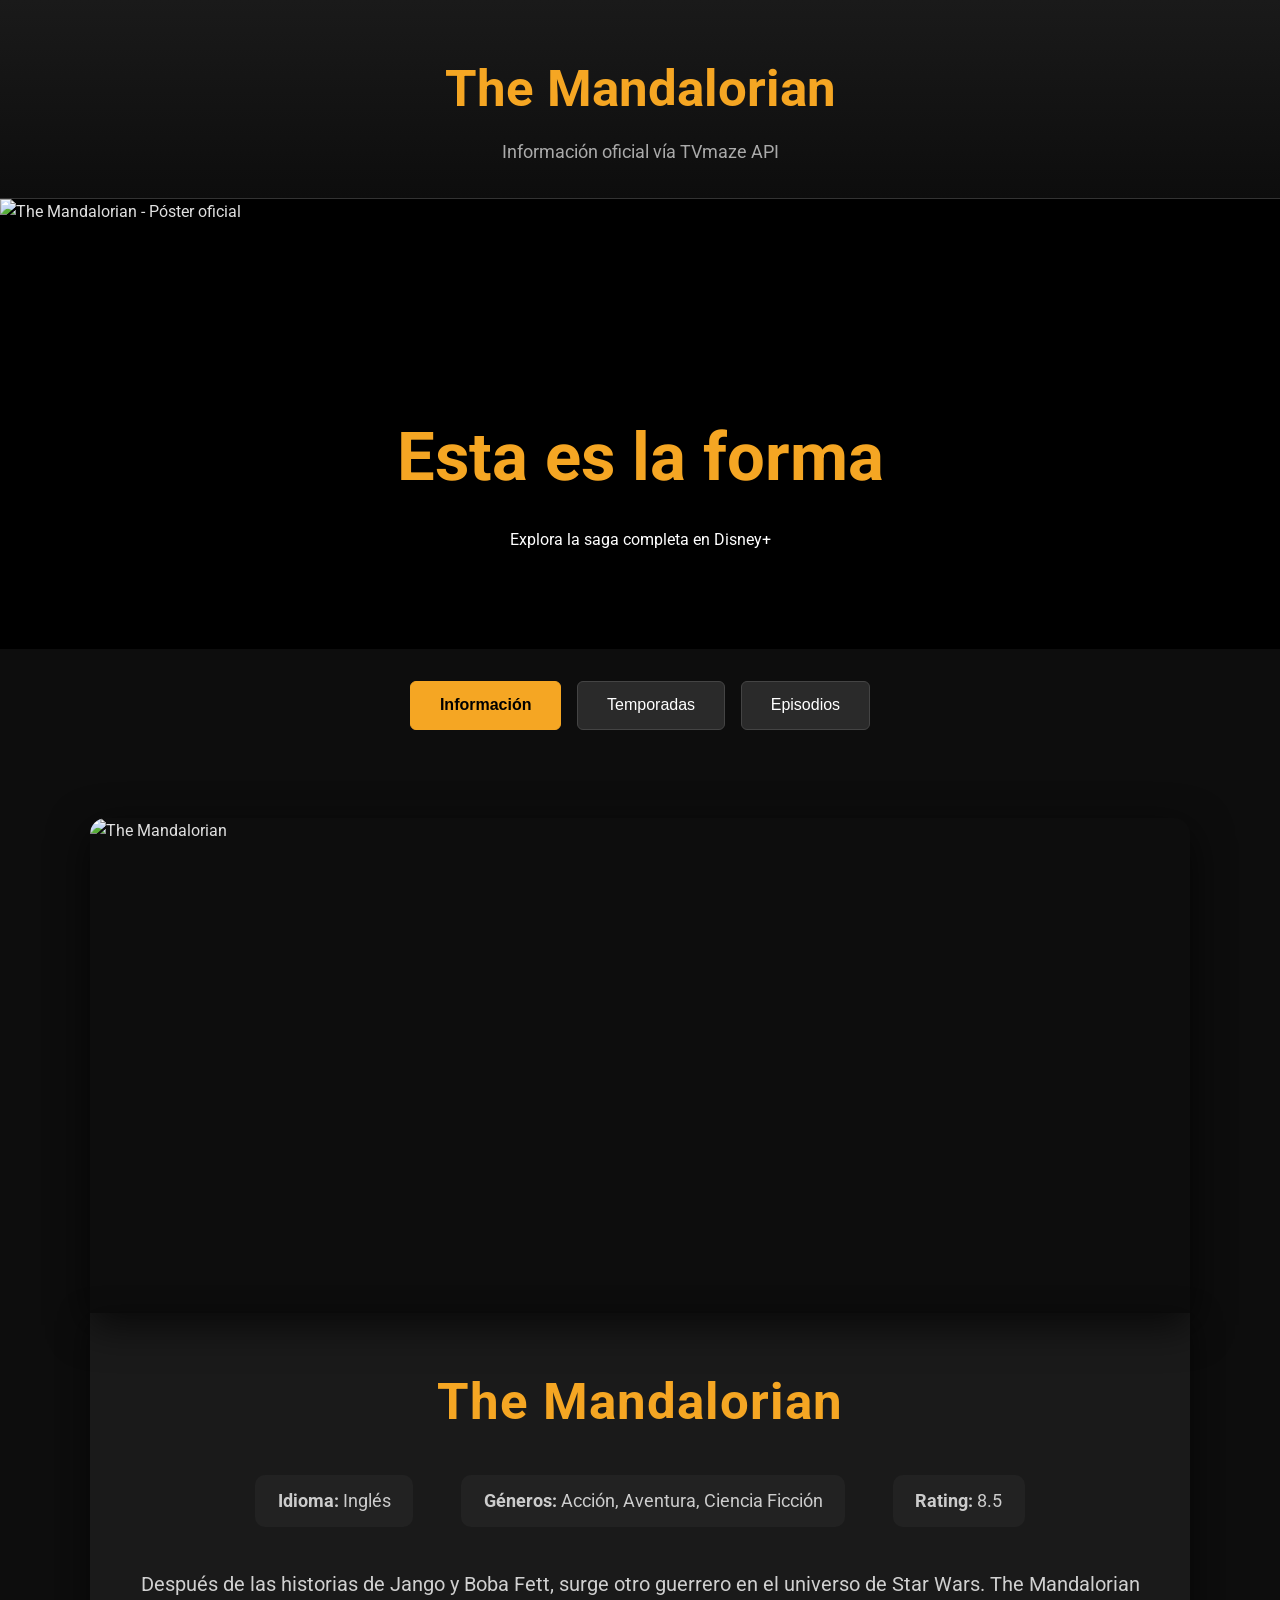
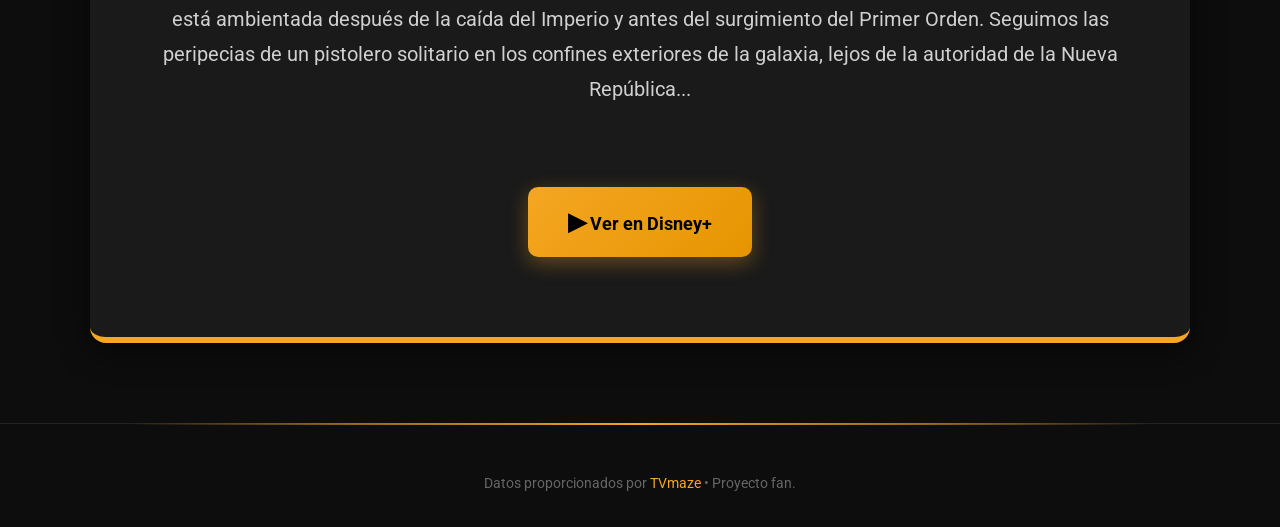
==== index.html @ de9bcc4c "TMWeb" ====
<!DOCTYPE html>
<html lang="es">
<head>
    <meta charset="UTF-8" />
    <meta name="viewport" content="width=device-width, initial-scale=1.0"/>
    <title>The Mandalorian • TVmaze</title>
    
    <link rel="stylesheet" href="css/base.css">
    <link rel="stylesheet" href="css/hero.css">
    <link rel="stylesheet" href="css/info.css">
    <link rel="stylesheet" href="css/seasons.css">  
    <link rel="stylesheet" href="css/episodes.css">
    <link rel="stylesheet" href="css/responsive.css">

    <link rel="preconnect" href="https://fonts.googleapis.com">
    <link rel="preconnect" href="https://fonts.gstatic.com" crossorigin>
    <link href="https://fonts.googleapis.com/css2?family=Roboto:wght@300;400;500;700&display=swap" rel="stylesheet">
</head>
<body>

    <header class="header">
        <div class="container">
            <h1>The Mandalorian</h1>
            <p>Información oficial vía TVmaze API</p>
        </div>
    </header>

    <section class="hero-banner">
        <img src="https://lumiere-a.akamaihd.net/v1/images/the-mandalorian-compilation-poster-fb-tw_6ae443d1.jpeg"
            alt="The Mandalorian - Póster oficial" 
            class="hero-image">
        <div class="hero-overlay">
            <h2>Esta es la forma</h2>
            <p>Explora la saga completa en Disney+</p>
        </div>
    </section>

    <nav class="nav container">
        <button class="nav-btn active" data-service="show">Información</button>
        <button class="nav-btn" data-service="seasons">Temporadas</button>
        <button class="nav-btn" data-service="episodes">Episodios</button>
    </nav>

    <main class="main container" id="content">
        <div class="loading">Cargando información...</div>
    </main>

    <footer class="footer">
        <p>Datos proporcionados por <a href="https://www.tvmaze.com/" target="_blank" rel="noopener">TVmaze</a> • Proyecto fan.</p>
    </footer>

    <script src="js/services/show.js"></script>
    <script src="js/services/seasons.js"></script>
    <script src="js/services/episodes.js"></script>
    <script src="js/main.js"></script>
</body>
</html>
---- css/base.css ----
* {
    margin: 0;
    padding: 0;
    box-sizing: border-box;
}

body {
    font-family: 'Roboto', sans-serif;
    background: #0d0d0d;
    color: #e0e0e0;
    line-height: 1.6;
    min-height: 100vh;
}

.container {
    max-width: 1200px;
    margin: 0 auto;
    padding: 0 20px;
}

.header {
    background: linear-gradient(to bottom, #1a1a1a, #0d0d0d);
    padding: 3rem 0 2rem;
    text-align: center;
    border-bottom: 1px solid #333;
}

.header h1 {
    font-size: 3.2rem;
    color: #f5a623;
    margin-bottom: 0.5rem;
}

.header p {
    color: #aaa;
    font-size: 1.1rem;
}

.nav {
    padding: 1.5rem 0;
    display: flex;
    justify-content: center;
    gap: 1rem;
    flex-wrap: wrap;
}

.nav-btn {
    padding: 0.9rem 1.8rem;
    background: #2a2a2a;
    color: #fff;
    border: 1px solid #444;
    border-radius: 6px;
    font-size: 1rem;
    font-weight: 500;
    cursor: pointer;
    transition: all 0.25s ease;
}

.nav-btn:hover {
    background: #3a3a3a;
    border-color: #666;
}

.nav-btn.active {
    background: #f5a623;
    color: #000;
    border-color: #f5a623;
    font-weight: 700;
}

.main {
    padding: 2rem 0 4rem;
}

.section-title {
    color: #f5a623;
    font-size: 2.2rem;
    margin: 1.5rem 0 1rem;
    text-align: center;
    border-bottom: 2px solid #444;
    padding-bottom: 0.5rem;
}

.loading, .error {
    text-align: center;
    padding: 4rem 1rem;
    font-size: 1.3rem;
    color: #888;
}

.error {
    color: #ff6b6b;
}

.grid {
    display: grid;
    grid-template-columns: repeat(auto-fill, minmax(250px, 1fr));
    gap: 1.6rem;
}

.actions {
    margin-top: 1.5rem;
    text-align: center;
}

.actions button,
.actions a {
    padding: 0.9rem 2rem;
    background: #f5a623;
    color: #000;
    border: none;
    border-radius: 8px;
    font-weight: bold;
    cursor: pointer;
    text-decoration: none;
    transition: background 0.3s;
}

.actions button:hover,
.actions a:hover {
    background: #ffcc00;
}

footer {
    text-align: center;
    padding: 3rem 0 2rem;
    color: #666;
    border-top: 1px solid #222;
    font-size: 0.9rem;
    margin-top: 4rem;
    position: relative;
}

footer::before {
    content: '';
    position: absolute;
    top: -1px;
    left: 10%;
    right: 10%;
    height: 2px;
    background: linear-gradient(to right, transparent, #f5a62388 20%, #f5a623 50%, #f5a62388 80%, transparent);
}

footer a {
    color: #f5a623;
    text-decoration: none;
}

footer a:hover {
    text-decoration: underline;
}
---- css/hero.css ----
.hero-banner {
    position: relative;
    width: 100%;
    height: 50vh;
    min-height: 400px;
    max-height: 600px;
    overflow: hidden;
    margin-bottom: 2rem;
    background: #000;
}

.hero-image {
    width: 100%;
    height: 100%;
    object-fit: contain;
    object-position: center;
    display: block;
}

.hero-overlay {
    position: absolute;
    inset: 0;
    background: linear-gradient(to top, rgba(0,0,0,0.9) 0%, rgba(0,0,0,0.6) 50%, transparent 80%);
    display: flex;
    flex-direction: column;
    justify-content: flex-end;
    align-items: center;
    padding: 3rem 2rem 4rem;
    color: white;
    text-align: center;
}

.hero-overlay h2 {
    color: #f5a623;
    font-size: 3rem;
    margin-bottom: 1rem;
    text-shadow: 0 4px 12px rgba(0,0,0,0.9);
}

.show-meta {
    font-size: 1.1rem;
    margin-bottom: 1.2rem;
    color: #ddd;
}

.show-meta span {
    margin: 0 0.8rem;
}

.show-summary {
    max-width: 900px;
    font-size: 1.1rem;
    line-height: 1.6;
    color: #e0e0e0;
}
---- css/info.css ----
.show-container {
    max-width: 1100px;
    margin: 0 auto 5rem auto;

}

.show-hero {
    margin-top: 8%;
    position: relative;
    width: 100%;
    height: 55vh;
    min-height: 420px;
    max-height: 680px;
    overflow: hidden;
    border-radius: 16px 16px 0 0;
    box-shadow: 0 12px 40px rgba(0,0,0,0.7);
}

.show-hero-image {
    width: 100%;
    height: 100%;
    object-fit: cover;
    object-position: center 25%;
    display: block;
}

.show-card {
    background: #1a1a1a;
    border-radius: 0 0 16px 16px;
    padding: 3rem 2.5rem 5rem;
    box-shadow: 0 8px 30px rgba(0,0,0,0.6);
    text-align: center;
    transition: transform 0.3s ease, box-shadow 0.3s ease;
    border-bottom: 6px solid #f5a623;
}

.show-card:hover {
    transform: translateY(-10px);
    box-shadow: 0 20px 50px rgba(245, 166, 35, 0.25);
}

.show-title {
    color: #f5a623;
    font-size: 3.2rem;
    font-weight: 700;
    margin-bottom: 2rem;
    letter-spacing: 1px;
}

.show-meta {
    display: flex;
    justify-content: center;
    flex-wrap: wrap;
    gap: 2rem 3rem;
    margin-bottom: 2.5rem;
    font-size: 1.15rem;
    color: #ccc;
}

.meta-item {
    background: #222;
    padding: 0.7rem 1.4rem;
    border-radius: 10px;
}

.show-summary {
    font-size: 1.15rem;
    line-height: 1.75;
    color: #d0d0d0;
    max-width: 900px;
    margin: 0 auto 4rem;
}

.show-actions {
    margin-top: 5rem;
}

.btn-disney {
    display: inline-flex;
    align-items: center;
    gap: 0.9rem;
    padding: 1.2rem 3.2rem;
    background: linear-gradient(135deg, #f5a623, #e69500);
    color: #000;
    font-size: 1.3rem;
    font-weight: 700;
    border-radius: 12px;
    text-decoration: none;
    transition: all 0.3s ease;
    box-shadow: 0 8px 25px rgba(245, 166, 35, 0.4);
}

.btn-disney:hover {
    background: linear-gradient(135deg, #ffcc00, #ffb300);
    transform: translateY(-5px);
    box-shadow: 0 16px 40px rgba(245, 166, 35, 0.55);
}

.play-icon {
    font-size: 1.5rem;
}
---- css/seasons.css ----
.seasons-grid {
    display: grid;
    grid-template-columns: repeat(auto-fill, minmax(340px, 1fr));
    gap: 2.5rem;
    padding: 1rem 0;
}

.season-card {
    background: #1a1a1a;
    border-radius: 16px;
    overflow: hidden;
    box-shadow: 0 8px 30px rgba(0,0,0,0.6);
    transition: transform 0.3s ease, box-shadow 0.3s ease;
    display: flex;
    flex-direction: column;
    min-height: 720px;
    max-width: 420px;
    margin: 0 auto;
}

.season-card:hover {
    transform: translateY(-10px);
    box-shadow: 0 20px 50px rgba(245, 166, 35, 0.25);
}

.season-poster {
    width: 100%;
    height: 520px;
    object-fit: cover;
    object-position: center;
    border-bottom: 6px solid #f5a623;
}

.season-content {
    padding: 2rem 1.8rem;
    display: flex;
    flex-direction: column;
    flex-grow: 1;
}

.season-title {
    color: #f5a623;
    font-size: 2rem;
    font-weight: 700;
    margin-bottom: 1rem;
    text-align: center;
}

.season-meta {
    display: flex;
    justify-content: center;
    gap: 1.5rem;
    font-size: 1rem;
    color: #bbb;
    margin-bottom: 1.5rem;
    text-align: center;
}

.season-summary {
    color: #d0d0d0;
    font-size: 1.02rem;
    line-height: 1.65;
    margin-bottom: 2rem;
    flex-grow: 1;
    text-align: center;
}

.season-actions {
    text-align: center;
    margin-top: auto;
}

.btn-disney {
    display: inline-block;
    padding: 1rem 2.5rem;
    background: linear-gradient(135deg, #f5a623, #e69500);
    color: #000;
    font-weight: 700;
    font-size: 1.1rem;
    border-radius: 10px;
    text-decoration: none;
    transition: all 0.3s ease;
    box-shadow: 0 6px 20px rgba(245, 166, 35, 0.35);
}

.btn-disney:hover {
    background: linear-gradient(135deg, #ffcc00, #ffb300);
    transform: translateY(-4px);
    box-shadow: 0 12px 30px rgba(245, 166, 35, 0.5);
}
---- css/episodes.css ----
.episodes-grid {
    display: grid;
    grid-template-columns: repeat(auto-fill, minmax(320px, 1fr));
    gap: 1.8rem;
}

.episode-card {
    background: #1a1a1a;
    border-radius: 12px;
    overflow: hidden;
    box-shadow: 0 6px 20px rgba(0,0,0,0.6);
    transition: transform 0.3s ease, box-shadow 0.3s ease;
    display: flex;
    flex-direction: column;
}

.episode-card:hover {
    transform: translateY(-8px);
    box-shadow: 0 12px 30px rgba(245, 166, 35, 0.25);
}

.episode-image img {
    width: 100%;
    height: 180px;
    object-fit: cover;
    display: block;
}

.episode-info {
    padding: 1.4rem;
    flex-grow: 1;
    display: flex;
    flex-direction: column;
}

.episode-title {
    color: #f5a623;
    font-size: 1.3rem;
    margin-bottom: 0.6rem;
}

.episode-meta {
    color: #aaa;
    font-size: 0.9rem;
    margin-bottom: 0.8rem;
    display: flex;
    gap: 1rem;
    flex-wrap: wrap;
}

.episode-number {
    font-weight: bold;
    color: #ddd;
}

.episode-date,
.episode-runtime {
    opacity: 0.9;
}

.episode-summary {
    color: #ccc;
    font-size: 0.92rem;
    line-height: 1.5;
    margin-bottom: 1.2rem;
    flex-grow: 1;
}

.episode-actions {
    margin-top: auto;
    text-align: center;
}

.episode-actions a {
    display: inline-flex;
    align-items: center;
    gap: 0.6rem;
    padding: 0.8rem 1.8rem;
    background: linear-gradient(135deg, #f5a623, #e69500);
    color: #000;
    font-weight: 700;
    font-size: 0.95rem;
    border-radius: 8px;
    text-decoration: none;
    transition: all 0.3s ease;
    box-shadow: 0 4px 12px rgba(245, 166, 35, 0.3);
}

.episode-actions a:hover {
    background: linear-gradient(135deg, #ffcc00, #ffb300);
    transform: translateY(-3px);
    box-shadow: 0 8px 24px rgba(245, 166, 35, 0.5);
}
---- css/responsive.css ----
@media (min-width: 1280px) {
    .container { padding: 0 40px; max-width: 1320px; }
    .hero-overlay { padding: 5rem 4rem 6rem; }
    .hero-overlay h2 { font-size: 4.2rem; }
    .show-summary { font-size: 1.25rem; max-width: 1100px; }
    .section-title { font-size: 2.8rem; }
    .episodes-grid { grid-template-columns: repeat(auto-fill, minmax(380px, 1fr)); }
    .episode-image img { height: 220px; }
    .season-poster { height: 620px; }
    .season-card { max-width: 460px; }
    .season-title { font-size: 2.6rem; }
    .season-group { margin-bottom: 5rem; }
    .card { max-width: 1100px; }
    .card img { height: 650px; }
}

@media (min-width: 921px) and (max-width: 1279px) {
    .hero-overlay h2 { font-size: 3.6rem; }
    .hero-overlay { padding: 4rem 3rem 5rem; }
    .grid { grid-template-columns: repeat(auto-fill, minmax(280px, 1fr)); }
    .episodes-grid { grid-template-columns: repeat(auto-fill, minmax(340px, 1fr)); }
    .season-poster { height: 560px; }
    .card { max-width: 950px; }
    .card img { height: 600px; }
}

@media (min-width: 769px) and (max-width: 920px) {
    .header h1 { font-size: 2.8rem; }
    .hero-banner { height: 48vh; min-height: 380px; }
    .hero-overlay h2 { font-size: 3rem; }
    .grid { grid-template-columns: repeat(auto-fill, minmax(260px, 1fr)); }
    .episodes-grid { grid-template-columns: repeat(auto-fill, minmax(300px, 1fr)); }
    .episode-image img { height: 170px; }
    .season-poster { height: 520px; }
    .card img { height: 520px; }
}

@media (min-width: 481px) and (max-width: 768px) {
    .header h1 { font-size: 2.6rem; }
    .nav { gap: 0.8rem; }
    .nav-btn { padding: 0.8rem 1.4rem; font-size: 0.95rem; }
    .hero-banner { height: 45vh; min-height: 340px; }
    .hero-overlay h2 { font-size: 2.6rem; }
    .hero-overlay { padding: 2.5rem 1.8rem 3.5rem; }
    .grid { grid-template-columns: repeat(auto-fill, minmax(240px, 1fr)); }
    .episodes-grid { grid-template-columns: repeat(auto-fill, minmax(280px, 1fr)); }
    .season-poster { height: 480px; }
    .season-card { min-height: 620px; }
    .card-content { padding: 1.4rem 1.6rem 1.8rem; min-height: 220px; }
    .summary { font-size: 0.94rem; line-height: 1.6; }
    .season-title { font-size: 2rem; }
    .card img { height: 480px; }
    .show-hero { height: 45vh; min-height: 350px; }
    .show-title { font-size: 2.6rem; }
    .show-meta { gap: 1.5rem; font-size: 1rem; flex-direction: column; }
    .show-summary { font-size: 1.05rem; margin-bottom: 3rem; }
    .show-card { padding-bottom: 6rem; }
    .show-actions { margin-top: 4rem; }
    .btn-disney { padding: 1rem 2.5rem; font-size: 1.15rem; width: 90%; max-width: 340px; }
}

@media (min-width: 352px) and (max-width: 480px) {
    .header h1 { font-size: 2.3rem; }
    .header p { font-size: 1rem; }
    .nav { flex-direction: column; gap: 0.7rem; }
    .nav-btn { width: 90%; padding: 0.85rem 1.2rem; font-size: 0.95rem; }
    .hero-banner { height: 40vh; min-height: 280px; }
    .hero-overlay h2 { font-size: 2.1rem; }
    .hero-overlay { padding: 2rem 1.2rem 3rem; }
    .show-meta { font-size: 1rem; }
    .show-summary { font-size: 1rem; }
    .section-title { font-size: 1.9rem; }
    .grid, .episodes-grid, .seasons-grid { grid-template-columns: 1fr; }
    .season-poster { height: 420px; }
    .season-card { min-height: auto; }
    .episode-image img { height: 160px; }
    .episode-title { font-size: 1.2rem; }
    .season-title { font-size: 1.8rem; }
    .season-divider { height: 1px; }
    .episodes-grid { gap: 1.6rem; }
    .card img { height: 420px; }
    .show-card { padding: 2rem 1.5rem 6rem; }
    .show-title { font-size: 2.2rem; }
    .show-meta { flex-direction: column; gap: 1rem; }
    .show-summary { font-size: 1rem; }
    .show-actions { margin-top: 3.5rem; }
    .btn-disney { font-size: 1.1rem; }
}

@media (max-width: 600px) {
    .header h1 { font-size: 2.2rem; }
    .nav { flex-direction: column; align-items: center; }
    .nav-btn { width: 85%; }
    .hero-banner { height: 42vh; min-height: 260px; }
    .hero-overlay h2 { font-size: 2rem; }
    .season-poster { height: 380px; }
    footer { padding: 2.5rem 0 1.5rem; margin-top: 3rem; }
    .card img { height: 360px; }
}
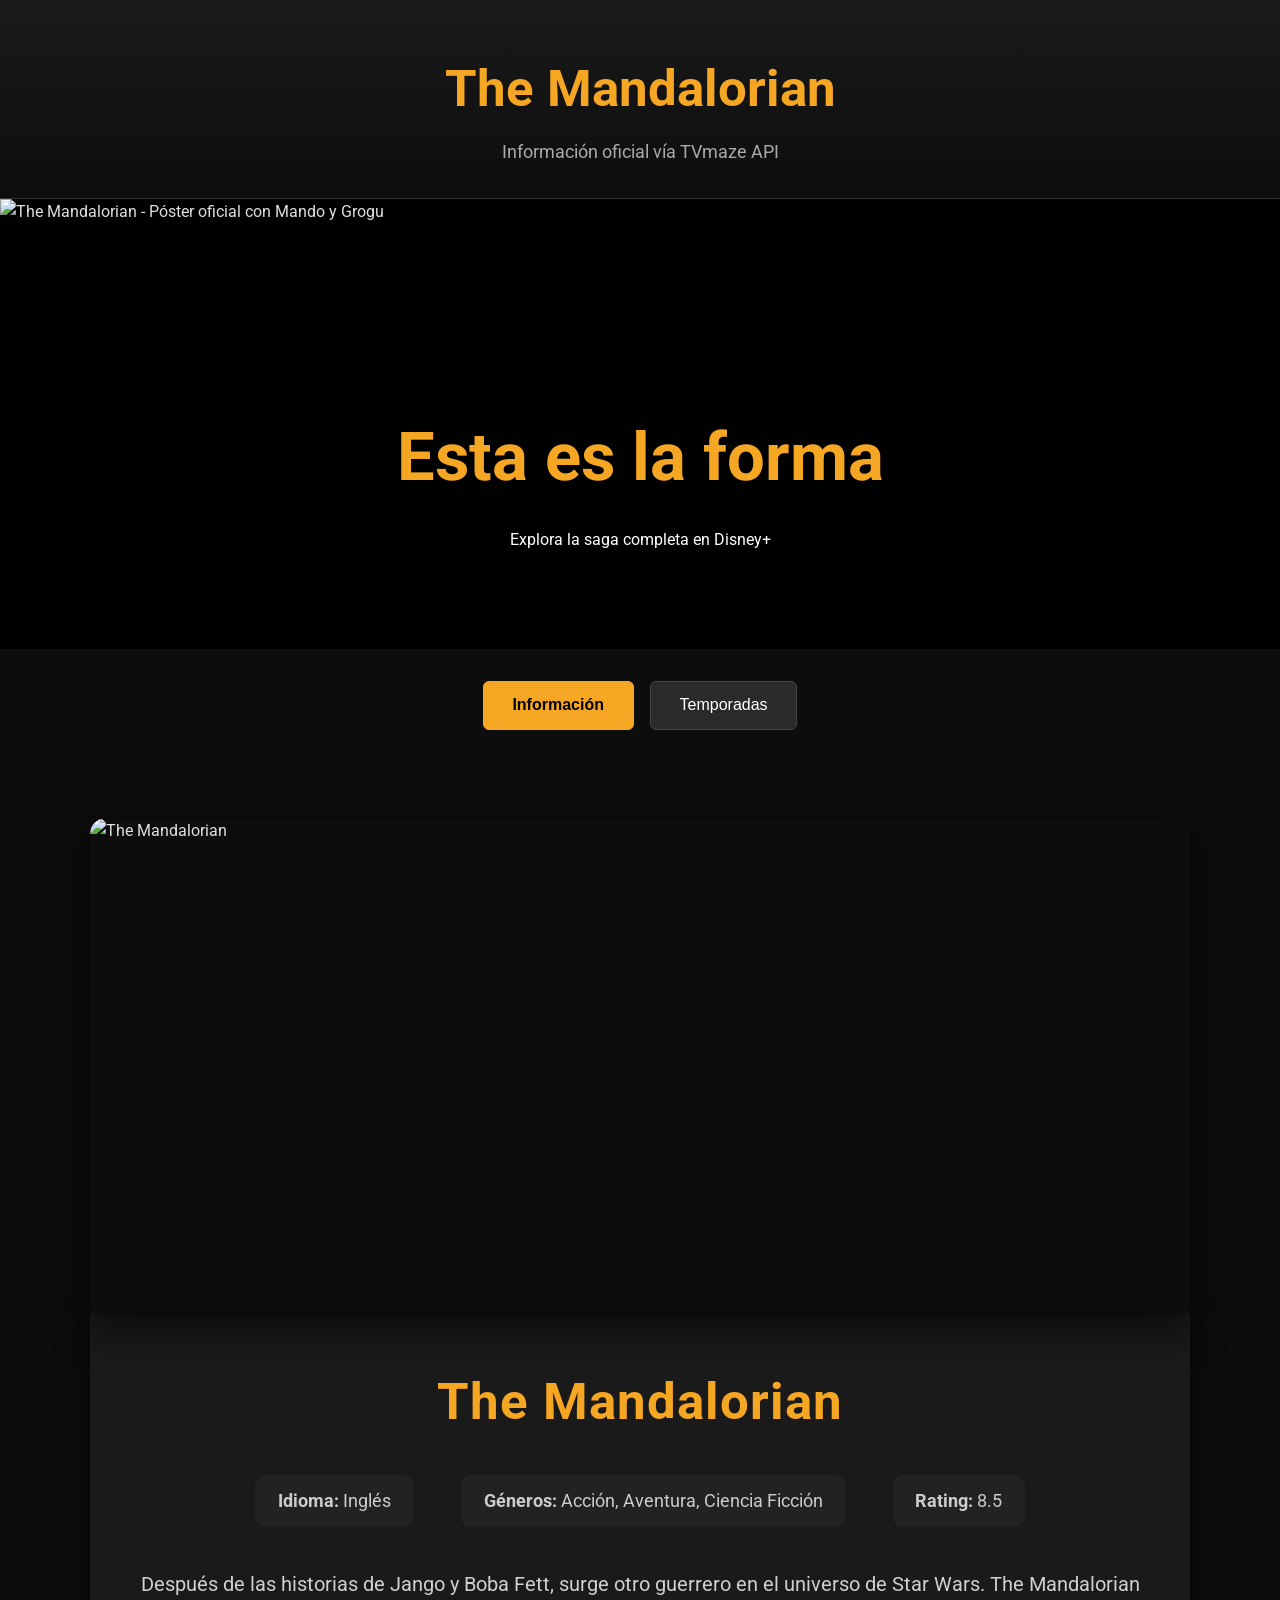
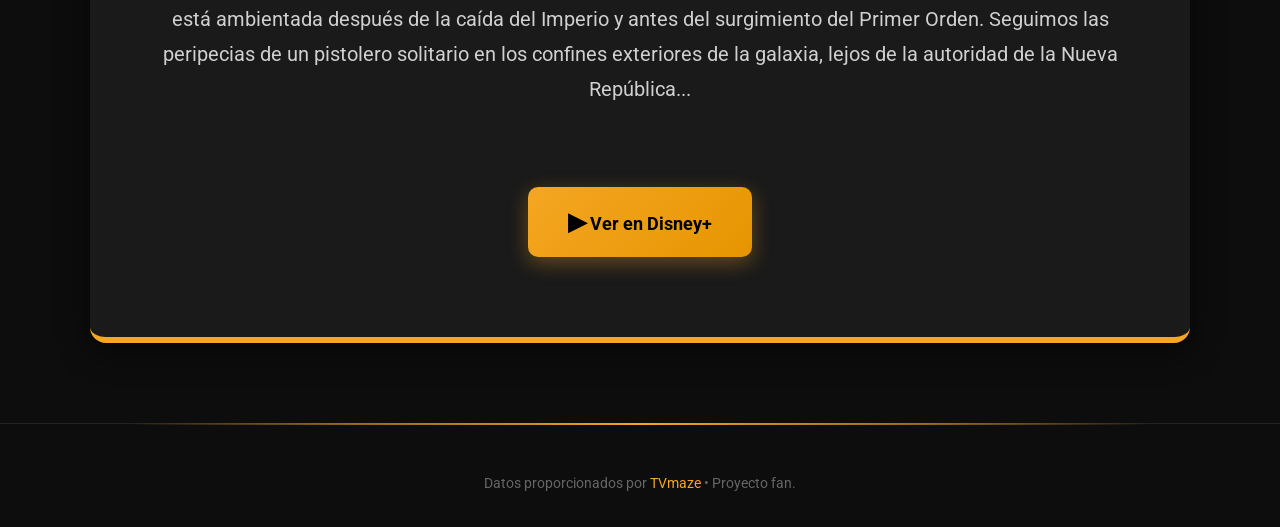
==== commit 091b878b: "TMWeb" ====
--- a/index.html
+++ b/index.html
@@ -27,7 +27,7 @@
 
     <section class="hero-banner">
         <img src="https://lumiere-a.akamaihd.net/v1/images/the-mandalorian-compilation-poster-fb-tw_6ae443d1.jpeg"
-            alt="The Mandalorian - Póster oficial" 
+            alt="The Mandalorian - Póster oficial con Mando y Grogu"
             class="hero-image">
         <div class="hero-overlay">
             <h2>Esta es la forma</h2>
@@ -38,7 +38,6 @@
     <nav class="nav container">
         <button class="nav-btn active" data-service="show">Información</button>
         <button class="nav-btn" data-service="seasons">Temporadas</button>
-        <button class="nav-btn" data-service="episodes">Episodios</button>
     </nav>
 
     <main class="main container" id="content">
--- a/css/episodes.css
+++ b/css/episodes.css
@@ -58,36 +58,24 @@
     opacity: 0.9;
 }
 
+.episode-rating {
+    background: #2a2a2a;
+    padding: 0.4rem 0.9rem;
+    border-radius: 6px;
+    font-weight: bold;
+    margin: 0.6rem 0;
+    text-align: center;
+    font-size: 1.1rem;
+}
+
+.episode-rating span {
+    color: #f5a623;
+}
+
 .episode-summary {
     color: #ccc;
     font-size: 0.92rem;
     line-height: 1.5;
     margin-bottom: 1.2rem;
     flex-grow: 1;
-}
-
-.episode-actions {
-    margin-top: auto;
-    text-align: center;
-}
-
-.episode-actions a {
-    display: inline-flex;
-    align-items: center;
-    gap: 0.6rem;
-    padding: 0.8rem 1.8rem;
-    background: linear-gradient(135deg, #f5a623, #e69500);
-    color: #000;
-    font-weight: 700;
-    font-size: 0.95rem;
-    border-radius: 8px;
-    text-decoration: none;
-    transition: all 0.3s ease;
-    box-shadow: 0 4px 12px rgba(245, 166, 35, 0.3);
-}
-
-.episode-actions a:hover {
-    background: linear-gradient(135deg, #ffcc00, #ffb300);
-    transform: translateY(-3px);
-    box-shadow: 0 8px 24px rgba(245, 166, 35, 0.5);
 }
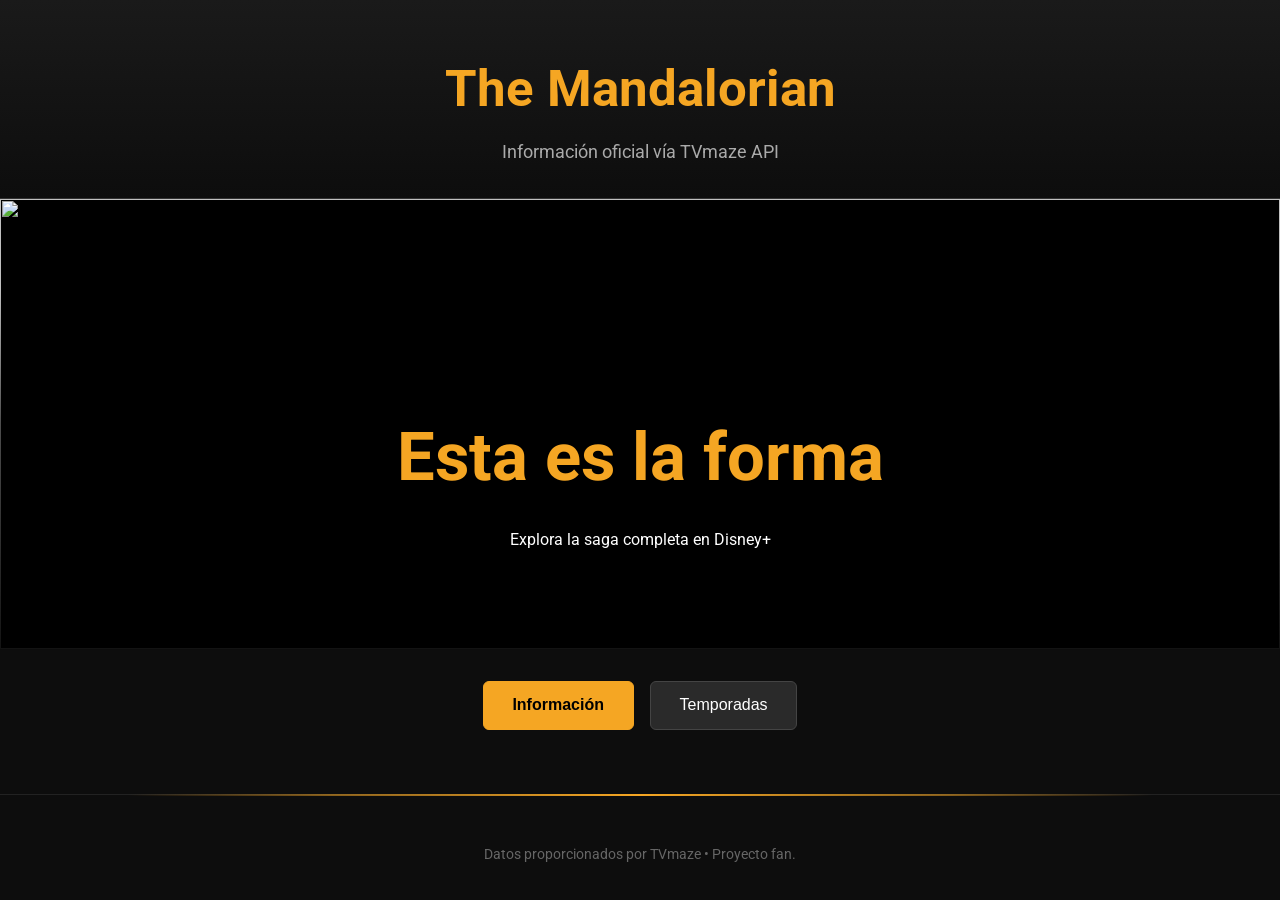
==== commit 7ea6c1cf: "PWA" ====
--- a/index.html
+++ b/index.html
@@ -4,7 +4,19 @@
     <meta charset="UTF-8" />
     <meta name="viewport" content="width=device-width, initial-scale=1.0"/>
     <title>The Mandalorian • TVmaze</title>
-    
+
+    <meta name="description" content="Explora The Mandalorian: episodios, temporadas y más.">
+    <meta name="theme-color" content="#f5a623">
+    <meta name="mobile-web-app-capable" content="yes">
+    <meta name="application-name" content="TMandaApp">
+
+    <link rel="apple-touch-icon" href="icons/icon-192.png">
+    <meta name="apple-mobile-web-app-capable" content="yes">
+    <meta name="apple-mobile-web-app-status-bar-style" content="black">
+
+    <link rel="preload" as="image" href="https://lumiere-a.akamaihd.net/v1/images/the-mandalorian-compilation-poster-fb-tw_6ae443d1.jpeg">
+    <link rel="preconnect" href="https://static.tvmaze.com">
+
     <link rel="stylesheet" href="css/base.css">
     <link rel="stylesheet" href="css/hero.css">
     <link rel="stylesheet" href="css/info.css">
@@ -12,45 +24,40 @@
     <link rel="stylesheet" href="css/episodes.css">
     <link rel="stylesheet" href="css/responsive.css">
 
-    <link rel="preconnect" href="https://fonts.googleapis.com">
-    <link rel="preconnect" href="https://fonts.gstatic.com" crossorigin>
+    <link rel="manifest" href="manifest.json">
+
     <link href="https://fonts.googleapis.com/css2?family=Roboto:wght@300;400;500;700&display=swap" rel="stylesheet">
 </head>
+
 <body>
 
-    <header class="header">
-        <div class="container">
-            <h1>The Mandalorian</h1>
-            <p>Información oficial vía TVmaze API</p>
-        </div>
-    </header>
+<header class="header">
+    <div class="container">
+        <h1>The Mandalorian</h1>
+        <p>Información oficial vía TVmaze API</p>
+    </div>
+</header>
 
-    <section class="hero-banner">
-        <img src="https://lumiere-a.akamaihd.net/v1/images/the-mandalorian-compilation-poster-fb-tw_6ae443d1.jpeg"
-            alt="The Mandalorian - Póster oficial con Mando y Grogu"
-            class="hero-image">
-        <div class="hero-overlay">
-            <h2>Esta es la forma</h2>
-            <p>Explora la saga completa en Disney+</p>
-        </div>
-    </section>
+<section class="hero-banner">
+    <img src="https://lumiere-a.akamaihd.net/v1/images/the-mandalorian-compilation-poster-fb-tw_6ae443d1.jpeg"
+        class="hero-image">
+    <div class="hero-overlay">
+        <h2>Esta es la forma</h2>
+        <p>Explora la saga completa en Disney+</p>
+    </div>
+</section>
 
-    <nav class="nav container">
-        <button class="nav-btn active" data-service="show">Información</button>
-        <button class="nav-btn" data-service="seasons">Temporadas</button>
-    </nav>
+<nav class="nav container">
+    <button class="nav-btn active" data-service="show">Información</button>
+    <button class="nav-btn" data-service="seasons">Temporadas</button>
+</nav>
 
-    <main class="main container" id="content">
-        <div class="loading">Cargando información...</div>
-    </main>
+<main class="main container" id="content"></main>
 
-    <footer class="footer">
-        <p>Datos proporcionados por <a href="https://www.tvmaze.com/" target="_blank" rel="noopener">TVmaze</a> • Proyecto fan.</p>
-    </footer>
+<footer>
+    <p>Datos proporcionados por TVmaze • Proyecto fan.</p>
+</footer>
 
-    <script src="js/services/show.js"></script>
-    <script src="js/services/seasons.js"></script>
-    <script src="js/services/episodes.js"></script>
-    <script src="js/main.js"></script>
+<script type="module" src="js/main.js"></script>
 </body>
 </html>
--- a/css/base.css
+++ b/css/base.css
@@ -70,6 +70,7 @@
 
 .main {
     padding: 2rem 0 4rem;
+    animation: fadeIn 0.5s ease;
 }
 
 .section-title {
@@ -121,6 +122,10 @@
     background: #ffcc00;
 }
 
+.btn-disney:active {
+    transform: scale(0.95);
+}
+
 footer {
     text-align: center;
     padding: 3rem 0 2rem;
@@ -148,4 +153,19 @@
 
 footer a:hover {
     text-decoration: underline;
+}
+
+.hero-image {
+    object-fit: cover;
+}
+
+@keyframes fadeIn {
+    from { 
+        opacity: 0; 
+        transform: translateY(10px); 
+    }
+    to { 
+        opacity: 1; 
+        transform: translateY(0); 
+    }
 }
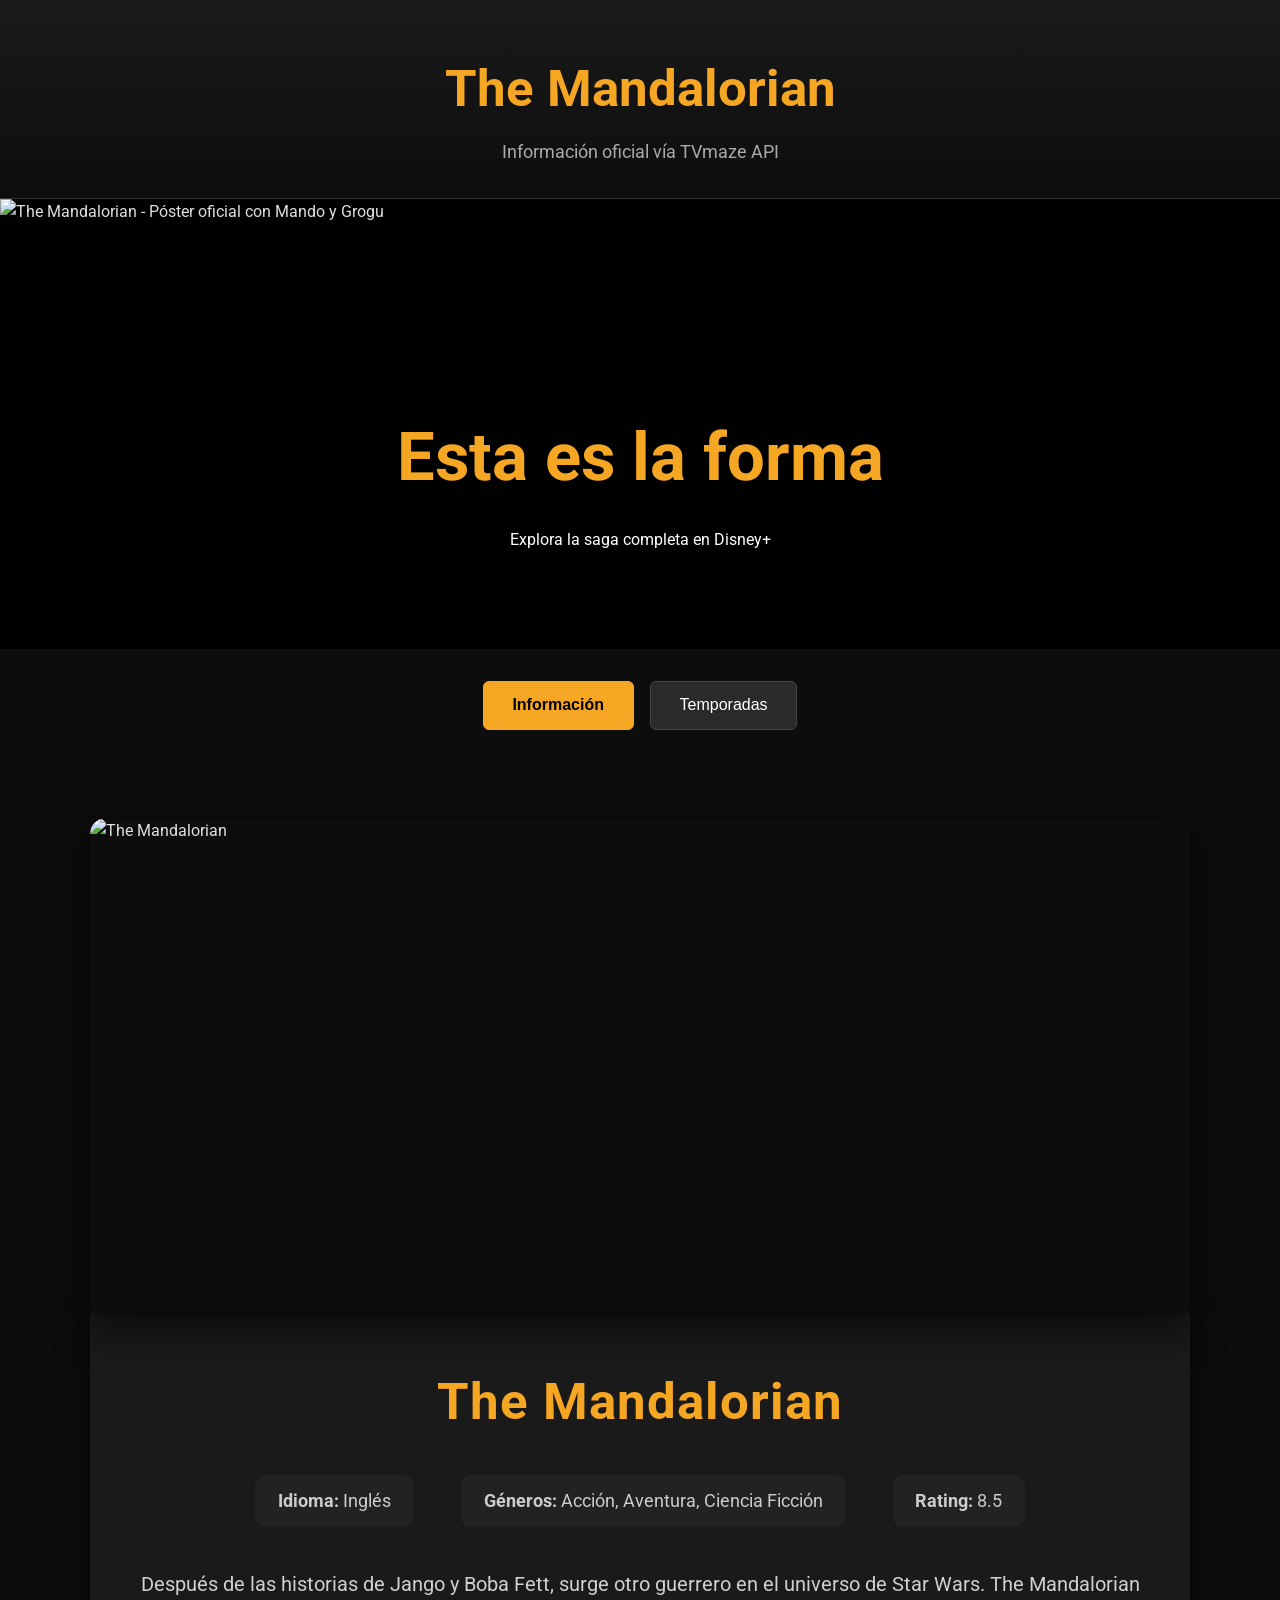
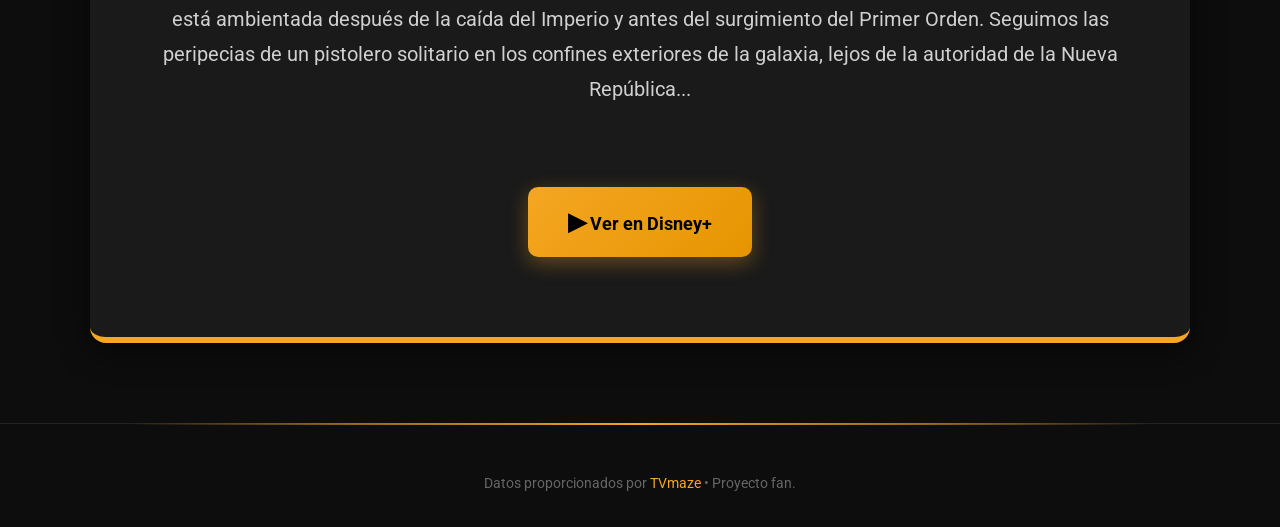
==== commit 6285726a: "PWA" ====
--- a/index.html
+++ b/index.html
@@ -4,19 +4,7 @@
     <meta charset="UTF-8" />
     <meta name="viewport" content="width=device-width, initial-scale=1.0"/>
     <title>The Mandalorian • TVmaze</title>
-
-    <meta name="description" content="Explora The Mandalorian: episodios, temporadas y más.">
-    <meta name="theme-color" content="#f5a623">
-    <meta name="mobile-web-app-capable" content="yes">
-    <meta name="application-name" content="TMandaApp">
-
-    <link rel="apple-touch-icon" href="icons/icon-192.png">
-    <meta name="apple-mobile-web-app-capable" content="yes">
-    <meta name="apple-mobile-web-app-status-bar-style" content="black">
-
-    <link rel="preload" as="image" href="https://lumiere-a.akamaihd.net/v1/images/the-mandalorian-compilation-poster-fb-tw_6ae443d1.jpeg">
-    <link rel="preconnect" href="https://static.tvmaze.com">
-
+    
     <link rel="stylesheet" href="css/base.css">
     <link rel="stylesheet" href="css/hero.css">
     <link rel="stylesheet" href="css/info.css">
@@ -25,39 +13,47 @@
     <link rel="stylesheet" href="css/responsive.css">
 
     <link rel="manifest" href="manifest.json">
+    <meta name="theme-color" content="#f5a623">
 
+    <link rel="preconnect" href="https://fonts.googleapis.com">
+    <link rel="preconnect" href="https://fonts.gstatic.com" crossorigin>
     <link href="https://fonts.googleapis.com/css2?family=Roboto:wght@300;400;500;700&display=swap" rel="stylesheet">
 </head>
-
 <body>
 
-<header class="header">
-    <div class="container">
-        <h1>The Mandalorian</h1>
-        <p>Información oficial vía TVmaze API</p>
-    </div>
-</header>
+    <header class="header">
+        <div class="container">
+            <h1>The Mandalorian</h1>
+            <p>Información oficial vía TVmaze API</p>
+        </div>
+    </header>
 
-<section class="hero-banner">
-    <img src="https://lumiere-a.akamaihd.net/v1/images/the-mandalorian-compilation-poster-fb-tw_6ae443d1.jpeg"
-        class="hero-image">
-    <div class="hero-overlay">
-        <h2>Esta es la forma</h2>
-        <p>Explora la saga completa en Disney+</p>
-    </div>
-</section>
+    <section class="hero-banner">
+        <img src="https://lumiere-a.akamaihd.net/v1/images/the-mandalorian-compilation-poster-fb-tw_6ae443d1.jpeg"
+            alt="The Mandalorian - Póster oficial con Mando y Grogu"
+            class="hero-image">
+        <div class="hero-overlay">
+            <h2>Esta es la forma</h2>
+            <p>Explora la saga completa en Disney+</p>
+        </div>
+    </section>
 
-<nav class="nav container">
-    <button class="nav-btn active" data-service="show">Información</button>
-    <button class="nav-btn" data-service="seasons">Temporadas</button>
-</nav>
+    <nav class="nav container">
+        <button class="nav-btn active" data-service="show">Información</button>
+        <button class="nav-btn" data-service="seasons">Temporadas</button>
+    </nav>
 
-<main class="main container" id="content"></main>
+    <main class="main container" id="content">
+        <div class="loading">Cargando información...</div>
+    </main>
 
-<footer>
-    <p>Datos proporcionados por TVmaze • Proyecto fan.</p>
-</footer>
+    <footer class="footer">
+        <p>Datos proporcionados por <a href="https://www.tvmaze.com/" target="_blank" rel="noopener">TVmaze</a> • Proyecto fan.</p>
+    </footer>
 
-<script type="module" src="js/main.js"></script>
+    <script src="js/services/show.js"></script>
+    <script src="js/services/seasons.js"></script>
+    <script src="js/services/episodes.js"></script>
+    <script src="js/main.js"></script>
 </body>
 </html>
--- a/css/base.css
+++ b/css/base.css
@@ -70,7 +70,6 @@
 
 .main {
     padding: 2rem 0 4rem;
-    animation: fadeIn 0.5s ease;
 }
 
 .section-title {
@@ -122,10 +121,6 @@
     background: #ffcc00;
 }
 
-.btn-disney:active {
-    transform: scale(0.95);
-}
-
 footer {
     text-align: center;
     padding: 3rem 0 2rem;
@@ -153,19 +148,4 @@
 
 footer a:hover {
     text-decoration: underline;
-}
-
-.hero-image {
-    object-fit: cover;
-}
-
-@keyframes fadeIn {
-    from { 
-        opacity: 0; 
-        transform: translateY(10px); 
-    }
-    to { 
-        opacity: 1; 
-        transform: translateY(0); 
-    }
 }
